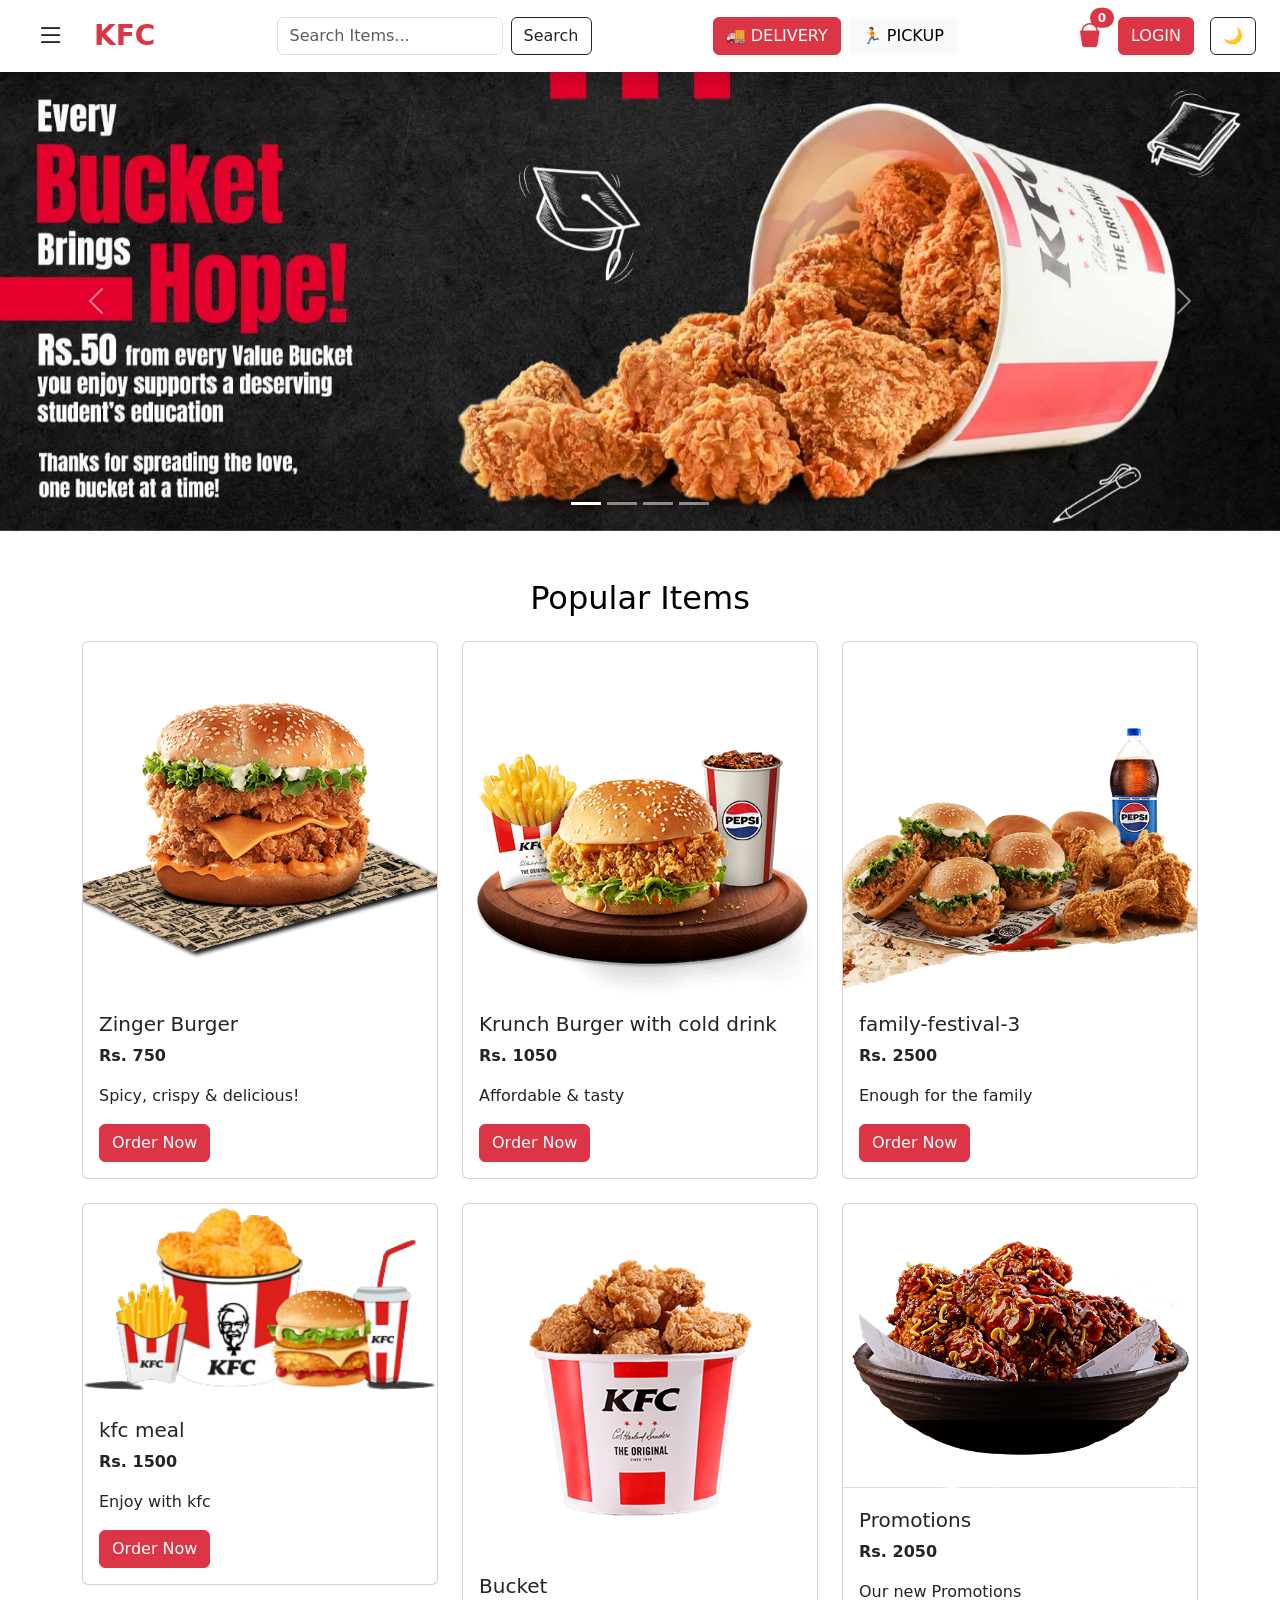
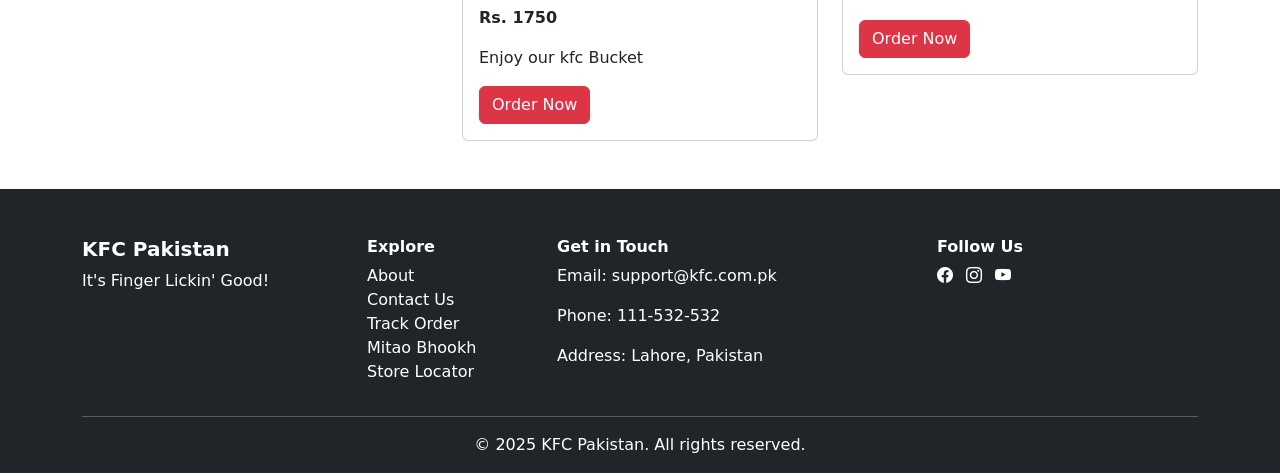
==== index.html @ d58725ec "Intial commit new" ====
<!DOCTYPE html>
<html lang="en">
<head>
  <meta charset="UTF-8">
  <title>KFC Pakistan</title>
  <meta name="viewport" content="width=device-width, initial-scale=1.0">
  <link href="https://cdn.jsdelivr.net/npm/bootstrap@5.3.7/dist/css/bootstrap.min.css" rel="stylesheet">
  <link href="https://cdn.jsdelivr.net/npm/bootstrap-icons@1.10.5/font/bootstrap-icons.css" rel="stylesheet">
  <link rel="stylesheet" href="css/style.css">
</head>
<body class="day-mode">

<div id="sidebar" class="bg-danger text-white p-4">
  <h4 class="fw-bold mb-4">KFC</h4>
  <ul class="nav flex-column">
    <li class="nav-item">
      <a class="nav-link text-white d-flex align-items-center gap-2" href="#">
        <img src="images/store-locator.png" width="20" alt="Store"> Store Locator
      </a>
    </li>
    <li class="nav-item">
      <a class="nav-link text-white d-flex align-items-center gap-2" href="#">
        <img src="images/track-order.png" width="20" alt="Track"> Track Order
      </a>
    </li>
    <li class="nav-item">
      <a class="nav-link text-white d-flex align-items-center gap-2" href="#">
        <img src="images/Explore-menu.png" width="20" alt="Explore"> Explore Menu
      </a>
    </li>
    <li class="nav-item">
      <a class="nav-link text-white d-flex align-items-center gap-2" href="#">
        <img src="images/phone-icon.webp" width="20" alt="About"> About Us
      </a>
    </li>
    <li class="nav-item">
      <a class="nav-link text-white" href="#">Feedback</a>
    </li>
    <li class="nav-item">
      <a class="nav-link text-white" href="#">Terms and Conditions</a>
    </li>
    <li class="nav-item">
      <a class="nav-link text-white" href="#">Privacy Policy</a>
    </li>
  </ul>
</div>


<div id="main-content">
 
  <header class="d-flex justify-content-between align-items-center px-4 py-2 shadow bg-white sticky-top" id="kfc-header">
    <div class="d-flex align-items-center gap-3">
      <button class="btn btn-link fs-3 text-dark" id="menu-toggle"><i class="bi bi-list"></i></button>
      <h3 class="fw-bold text-danger m-0">KFC</h3>
    </div>
    <form class="d-flex" role="search">
      <input class="form-control me-2" type="search" placeholder="Search Items..." aria-label="Search">
      <button class="btn btn-outline-dark" type="submit">Search</button>
      
    </form>
    <div class="d-flex align-items-center gap-2">
      <button class="btn btn-outline-danger active d-flex align-items-center gap-2" id="btn-delivery">🚚 DELIVERY</button>
      <button class="btn btn-light d-flex align-items-center gap-2" id="btn-pickup">🏃 PICKUP</button>
    </div>

    <div class="d-flex align-items-center gap-3">
      <div class="position-relative">
        <i class="bi bi-bucket-fill fs-4 text-danger"></i>
        <span class="position-absolute top-0 start-100 translate-middle badge rounded-pill bg-danger">0</span>
      </div>
      <button class="btn btn-danger">LOGIN</button>
      <button class="btn btn-outline-dark" id="theme-toggle">🌙</button>
    </div>
  </header>

  <div id="kfcCarousel" class="carousel slide" data-bs-ride="carousel">

  <div class="carousel-indicators">
    <button type="button" data-bs-target="#kfcCarousel" data-bs-slide-to="0" class="active" aria-current="true"></button>
    <button type="button" data-bs-target="#kfcCarousel" data-bs-slide-to="1"></button>
    <button type="button" data-bs-target="#kfcCarousel" data-bs-slide-to="2"></button>
    <button type="button" data-bs-target="#kfcCarousel" data-bs-slide-to="3"></button>
  </div>

  
  <div class="carousel-inner">
    <div class="carousel-item active" data-bs-interval="3000">
      <img src="images/banne.jpg" class="d-block w-100" alt="Banner 1">
    </div>
    <div class="carousel-item" data-bs-interval="3000">
      <img src="images/banner-2.jpg" class="d-block w-100" alt="Banner 2">
    </div>
    <div class="carousel-item" data-bs-interval="3000">
      <img src="images/banner-3.jpg" class="d-block w-100" alt="Banner 3">
    </div>
    <div class="carousel-item" data-bs-interval="3000">
      <img src="images/favorites-banner.afff26bc6d0127f68baa.png" class="d-block w-100" alt="banner 4">
    </div>
  </div>

  <button class="carousel-control-prev" type="button" data-bs-target="#kfcCarousel" data-bs-slide="prev">
    <span class="carousel-control-prev-icon"></span>
  </button>
  <button class="carousel-control-next" type="button" data-bs-target="#kfcCarousel" data-bs-slide="next">
    <span class="carousel-control-next-icon"></span>
  </button>
</div>
  <section class="container mt-5">
    <h2 class="text-center mb-4">Popular Items</h2>
    <div class="row g-4">
      <div class="col-md-4">
        <div class="card product-item">
          <img src="images/mighty-bugre.png" class="card-img-top" alt="mighty-bugre">
          <div class="card-body">
            <h5 class="card-title">Zinger Burger</h5>
            <p class="card-text fw-bold text-dark">Rs. 750</p>
            <p class="card-text">Spicy, crispy & delicious!</p>
            <a href="#" class="btn btn-danger">Order Now</a>
          </div>
        </div>
      </div>
      <div class="col-md-4">
        <div class="card product-item">
          <img src="images/krunch burger.png" class="card-img-top" alt="Krunch burger">
          <div class="card-body">
            <h5 class="card-title">Krunch Burger with cold drink</h5>
            <p class="card-text fw-bold text-dark">Rs. 1050</p>
            <p class="card-text">Affordable & tasty </p>
            <a href="#" class="btn btn-danger">Order Now</a>
          </div>
        </div>
      </div>
      <div class="col-md-4">
        <div class="card product-item">
          <img src="images/family-festival-3.png" class="card-img-top" alt="family-festival-3">
          <div class="card-body">
            <h5 class="card-title">family-festival-3</h5>
            <p class="card-text fw-bold text-dark">Rs. 2500</p>
            <p class="card-text">Enough for the family</p>
            <a href="#" class="btn btn-danger">Order Now</a>
          </div>
        </div>
      </div>
      <div class="col-md-4">
        <div class="card product-item">
          <img src="images/kfc-meal.afc417f5d19998efd26b.png" class="card-img-top" alt="kfc-meal">
          <div class="card-body">
            <h5 class="card-title">kfc meal</h5>
            <p class="card-text fw-bold text-dark">Rs. 1500</p>
            <p class="card-text">Enjoy with kfc</p>
            <a href="#" class="btn btn-danger">Order Now</a>
          </div>
        </div>
      </div>
      <div class="col-md-4">
        <div class="card product-item">
          <img src="images/Bucket image.png" class="card-img-top" alt="Bucket">
          <div class="card-body">
            <h5 class="card-title">Bucket</h5>
            <p class="card-text fw-bold text-dark">Rs. 1750</p>
            <p class="card-text">Enjoy our kfc Bucket</p>
            <a href="#" class="btn btn-danger">Order Now</a>
          </div>
        </div>
      </div>
      <div class="col-md-4">
        <div class="card product-item">
          <img src="images/newone.png" class="card-img-top" alt="promotions">
          <div class="card-body">
            <h5 class="card-title">Promotions</h5>
            <p class="card-text fw-bold text-dark">Rs. 2050</p>
            <p class="card-text">Our new Promotions</p>
            <a href="#" class="btn btn-danger">Order Now</a>
          </div>
        </div>
      </div>
    </div>
  </section>

<footer class="bg-dark text-white pt-5 pb-3 mt-5">
  <div class="container">
    <div class="row text-start">
      <div class="col-md-3">
        <h5 class="fw-bold">KFC Pakistan</h5>
        <p>It's Finger Lickin' Good!</p>
      </div>
      <div class="col-md-2">
        <h6 class="fw-bold">Explore</h6>
        <ul class="list-unstyled">
          <li><a href="#" class="text-white text-decoration-none">About</a></li>
          <li><a href="#" class="text-white text-decoration-none">Contact Us</a></li>
          <li><a href="#" class="text-white text-decoration-none">Track Order</a></li>
          <li><a href="#" class="text-white text-decoration-none">Mitao Bhookh</a></li>
          <li><a href="#" class="text-white text-decoration-none">Store Locator</a></li>
        </ul>
      </div>
      <div class="col-md-4">
        <h6 class="fw-bold">Get in Touch</h6>
        <p>Email: support@kfc.com.pk</p>
        <p>Phone: 111-532-532</p>
        <p>Address: Lahore, Pakistan</p>
      </div>
      <div class="col-md-3">
        <h6 class="fw-bold">Follow Us</h6>
        <a href="images/Facebook-Square.png" class="text-white me-2"><i class="bi bi-facebook"></i></a>
        <a href="images/instagram-image.png" class="text-white me-2"><i class="bi bi-instagram"></i></a>
        <a href="images/youtube-image.png" class="text-white"><i class="bi bi-youtube"></i></a>
      </div>
    </div>
    <hr class="bg-white">
    <p class="text-center m-0">&copy; 2025 KFC Pakistan. All rights reserved.</p>
  </div>
</footer>
</div>

<script src="https://cdn.jsdelivr.net/npm/bootstrap@5.3.7/dist/js/bootstrap.bundle.min.js"></script>
<script src="js/main.js"></script>
</body>
</html>
---- css/style.css ----
body.day-mode {
  background-color: #ffffff;
  color: #000;
}
body.night-mode {
  background-color: #121212;
  color: #eee;
}
#sidebar {
  position: fixed;
  top: 0;
  left: -250px;
  width: 250px;
  height: 100%;
  z-index: 999;
  transition: 0.3s ease;
  overflow-y: auto;
}
#sidebar.active {
  left: 0;
}
#main-content {
  transition: margin-left 0.3s ease;
  margin-left: 0;
}
#main-content.shifted {
  margin-left: 250px;
}
#sidebar .nav-link:hover {
  background-color: #ffffff33;
  border-radius: 5px;
}
.product-card {
  transition: transform 0.3s ease;
}
.product-card:hover {
  transform: scale(1.05);
}
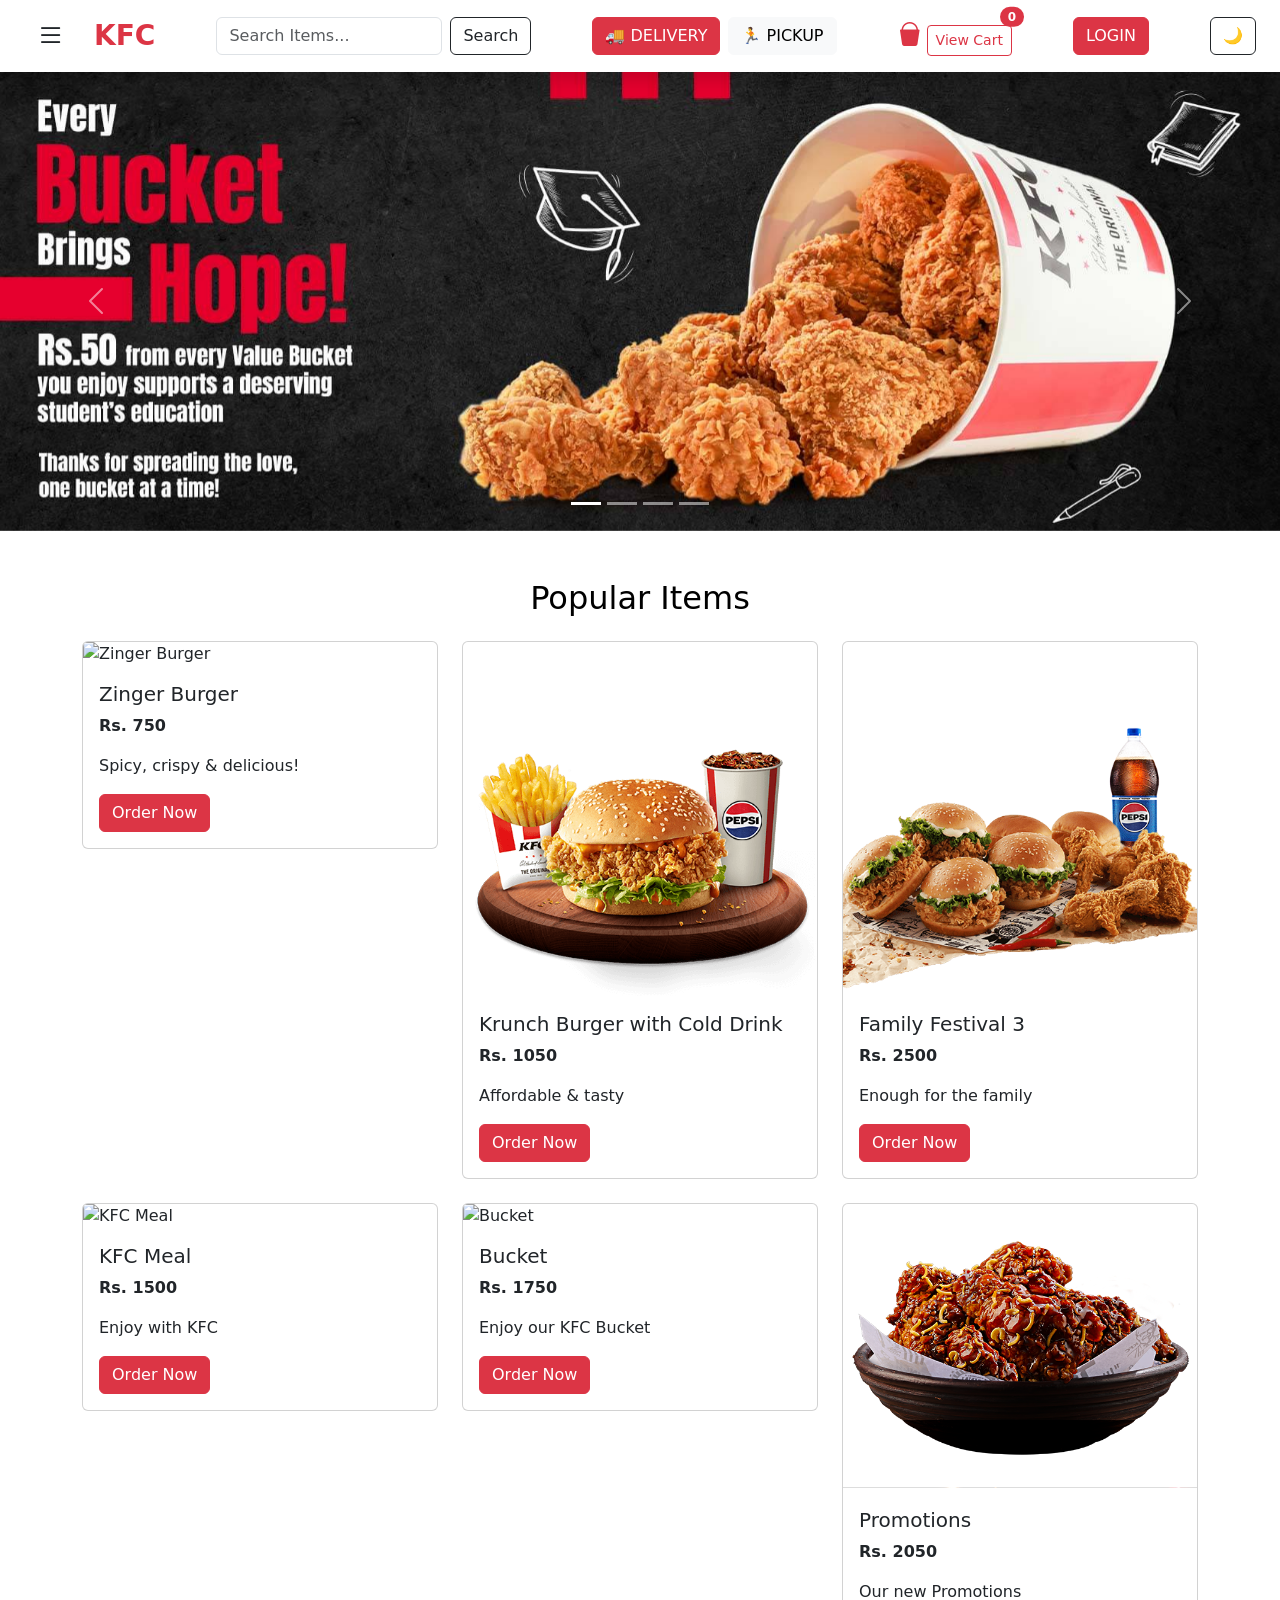
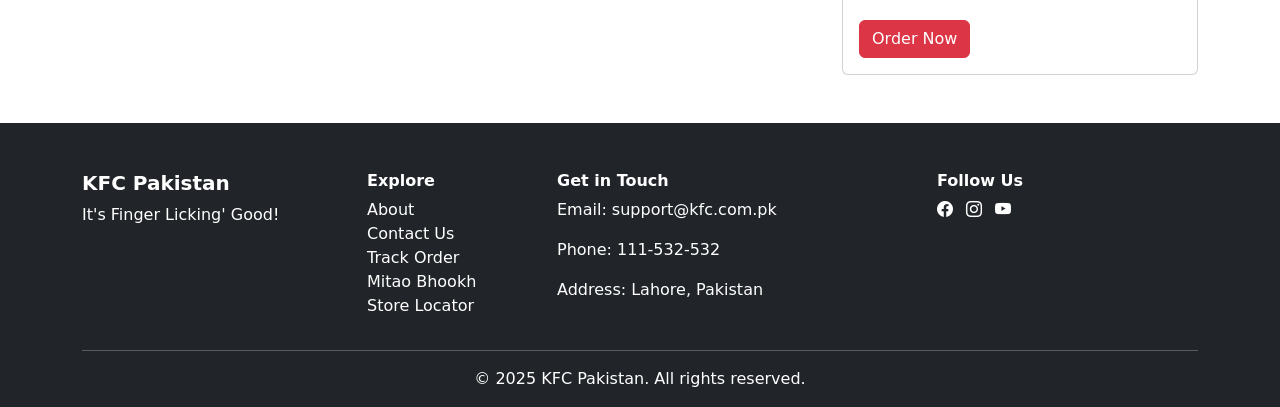
==== commit 2ae7bca1: "newly updated" ====
--- a/index.html
+++ b/index.html
@@ -2,14 +2,14 @@
 <html lang="en">
 <head>
   <meta charset="UTF-8">
-  <title>KFC Pakistan</title>
+  <title>KFC Pakistan/Deal & Offers</title>
   <meta name="viewport" content="width=device-width, initial-scale=1.0">
   <link href="https://cdn.jsdelivr.net/npm/bootstrap@5.3.7/dist/css/bootstrap.min.css" rel="stylesheet">
   <link href="https://cdn.jsdelivr.net/npm/bootstrap-icons@1.10.5/font/bootstrap-icons.css" rel="stylesheet">
   <link rel="stylesheet" href="css/style.css">
 </head>
 <body class="day-mode">
-
+<!-- <div class="d-flex" id="Wrapper"> -->
 <div id="sidebar" class="bg-danger text-white p-4">
   <h4 class="fw-bold mb-4">KFC</h4>
   <ul class="nav flex-column">
@@ -17,6 +17,11 @@
       <a class="nav-link text-white d-flex align-items-center gap-2" href="#">
         <img src="images/store-locator.png" width="20" alt="Store"> Store Locator
       </a>
+      <li class="nav-item">
+      <a class="nav-link text-white d-flex align-items-center gap-2" href="#">
+        <img src="images/UserAdmin.png" width="20" alt="Explore"> Account Profile
+      </a>
+    </li>
     </li>
     <li class="nav-item">
       <a class="nav-link text-white d-flex align-items-center gap-2" href="#">
@@ -41,6 +46,22 @@
     </li>
     <li class="nav-item">
       <a class="nav-link text-white" href="#">Privacy Policy</a>
+    </li>
+    <li class="nav-item">
+      <a class="nav-link text-white" href="#">Order History</a>
+    </li>
+    <li class="nav-item">
+      <a class="nav-link text-white" href="#">Account</a>
+    </li>
+    <li class="nav-item">
+      <a class="nav-link text-white" href="#">Contact Us</a>
+    </li>
+    <li class="nav-item">
+      <a class="nav-link text-white" href="#">Careers
+      </a>
+    </li>
+    <li class="nav-item">
+      <a class="nav-link text-white" href="#">Bhookh Mitao Scholarship</a>
     </li>
   </ul>
 </div>
@@ -63,11 +84,12 @@
       <button class="btn btn-light d-flex align-items-center gap-2" id="btn-pickup">🏃 PICKUP</button>
     </div>
 
-    <div class="d-flex align-items-center gap-3">
-      <div class="position-relative">
-        <i class="bi bi-bucket-fill fs-4 text-danger"></i>
-        <span class="position-absolute top-0 start-100 translate-middle badge rounded-pill bg-danger">0</span>
-      </div>
+   <div class="position-relative">
+  <i class="bi bi-bucket-fill fs-4 text-danger"></i>
+  <span class="position-absolute top-0 start-100 translate-middle badge rounded-pill bg-danger">0</span>
+  <button class="btn btn-outline-danger btn-sm mt-1" id="btn-badge">View Cart</button>
+     </div>
+
       <button class="btn btn-danger">LOGIN</button>
       <button class="btn btn-outline-dark" id="theme-toggle">🌙</button>
     </div>
@@ -107,10 +129,10 @@
 </div>
   <section class="container mt-5">
     <h2 class="text-center mb-4">Popular Items</h2>
-    <div class="row g-4">
-      <div class="col-md-4">
-        <div class="card product-item">
-          <img src="images/mighty-bugre.png" class="card-img-top" alt="mighty-bugre">
+    <div class="row g-4" id="food-container">
+      <!-- <div class="col-md-4">
+        <div class="card product-item">
+          <img src="https://www.kfcpakistan.com/images/65428500-ea56-11ef-bf82-75f537a23a2b-Mighty_variant_0-2025-02-13220345.png" class="card-img-top" alt="mighty Burger">
           <div class="card-body">
             <h5 class="card-title">Zinger Burger</h5>
             <p class="card-text fw-bold text-dark">Rs. 750</p>
@@ -143,8 +165,12 @@
       </div>
       <div class="col-md-4">
         <div class="card product-item">
-          <img src="images/kfc-meal.afc417f5d19998efd26b.png" class="card-img-top" alt="kfc-meal">
-          <div class="card-body">
+          
+        <img src="https://www.kfcpakistan.com/images/63fb28b0-9627-11ef-b5b6-331c16c28159-CrispyDuoBox-2024-10-29185539.png"  class="card-img-top mx-auto d-block"
+                
+                 style="width: 50%; height: auto;">
+        
+        <div class="card-body">
             <h5 class="card-title">kfc meal</h5>
             <p class="card-text fw-bold text-dark">Rs. 1500</p>
             <p class="card-text">Enjoy with kfc</p>
@@ -154,7 +180,7 @@
       </div>
       <div class="col-md-4">
         <div class="card product-item">
-          <img src="images/Bucket image.png" class="card-img-top" alt="Bucket">
+          <img src="https://www.kfcpakistan.com/images/0fdf6a30-51f6-11f0-8a81-2bca8fac3701-1-min-2025-06-25185611.png" class="card-img-top" alt="Bucket">
           <div class="card-body">
             <h5 class="card-title">Bucket</h5>
             <p class="card-text fw-bold text-dark">Rs. 1750</p>
@@ -172,8 +198,9 @@
             <p class="card-text">Our new Promotions</p>
             <a href="#" class="btn btn-danger">Order Now</a>
           </div>
-        </div>
-      </div>
+           -->
+        </div>
+      
     </div>
   </section>
 
@@ -182,7 +209,7 @@
     <div class="row text-start">
       <div class="col-md-3">
         <h5 class="fw-bold">KFC Pakistan</h5>
-        <p>It's Finger Lickin' Good!</p>
+        <p>It's Finger Licking' Good!</p>
       </div>
       <div class="col-md-2">
         <h6 class="fw-bold">Explore</h6>
@@ -207,11 +234,49 @@
         <a href="images/youtube-image.png" class="text-white"><i class="bi bi-youtube"></i></a>
       </div>
     </div>
+    
     <hr class="bg-white">
     <p class="text-center m-0">&copy; 2025 KFC Pakistan. All rights reserved.</p>
   </div>
 </footer>
 </div>
+
+
+<div class="modal fade" id="orderModal" tabindex="-1" aria-labelledby="orderModalLabel" aria-hidden="true">
+  <div class="modal-dialog modal-dialog-centered">
+    <div class="modal-content">
+      <div class="modal-header bg-danger text-white">
+        <h5 class="modal-title" id="orderModalLabel">Order Summary</h5>
+        <button type="button" class="btn-close btn-close-white" data-bs-dismiss="modal" aria-label="Close"></button>
+      </div>
+      <div class="modal-body">
+        <p><strong>Item:</strong> <span id="modalItemName"></span></p>
+        <p><strong>Price:</strong> <span id="modalItemPrice"></span></p>
+        <p>Do you want to confirm this order?</p>
+      </div>
+      <div class="modal-footer">
+        <button type="button" class="btn btn-secondary" data-bs-dismiss="modal">Cancel</button>
+        <button type="button" class="btn btn-danger" id="confirmOrderBtn">Confirm Order</button>
+        </div>
+      </div>
+    </div>
+  </div>
+</div>
+<!-- View Cart Modal -->
+<div class="modal fade" id="viewCartModal" tabindex="-1" aria-labelledby="viewCartModalLabel" aria-hidden="true">
+  <div class="modal-dialog modal-lg modal-dialog-centered">
+    <div class="modal-content">
+      <div class="modal-header bg-dark text-white">
+        <h5 class="modal-title">Your Cart</h5>
+        <button type="button" class="btn-close btn-close-white" data-bs-dismiss="modal"></button>
+      </div>
+      <div class="modal-body" id="cart-body">
+        <!-- Items will be injected here -->
+      </div>
+    </div>
+  </div>
+</div>
+
 
 <script src="https://cdn.jsdelivr.net/npm/bootstrap@5.3.7/dist/js/bootstrap.bundle.min.js"></script>
 <script src="js/main.js"></script>
--- a/css/style.css
+++ b/css/style.css
@@ -1,10 +1,51 @@
-body.day-mode {
+.day-mode {
   background-color: #ffffff;
   color: #000;
 }
-body.night-mode {
+
+.night-mode {
   background-color: #121212;
-  color: #eee;
+  color: #fff;
+}
+
+.night-mode .card {
+  background-color: #1e1e1e;
+  color: #fff;
+}
+
+.night-mode .navbar,
+.night-mode footer {
+  background-color: #222 !important;
+}
+.night-mode header,
+.night-mode footer,
+.night-mode #sidebar {
+  background-color: #1a1a1a !important;
+}
+.product-img {
+  width: 70%;
+  height: auto;
+  display: block;
+  margin-left: auto;
+  margin-right: auto;
+}
+
+#sidebar.d-none {
+  display: none !important;
+}
+#Wrapper.sidebar-hidden #sidebar{
+  display: none;
+}
+
+
+html{
+  scroll-behavior: smooth;
+}
+#kfc-header.scrolled{
+  box-shadow: 0 4px 12px rgba(0, 0, 0, 0.2);
+  background-color: #fff;
+  transition: all 0.3s ease;
+
 }
 #sidebar {
   position: fixed;
@@ -13,7 +54,7 @@
   width: 250px;
   height: 100%;
   z-index: 999;
-  transition: 0.3s ease;
+  transition: all 0.3s ease;
   overflow-y: auto;
 }
 #sidebar.active {
@@ -36,3 +77,4 @@
 .product-card:hover {
   transform: scale(1.05);
 }
+
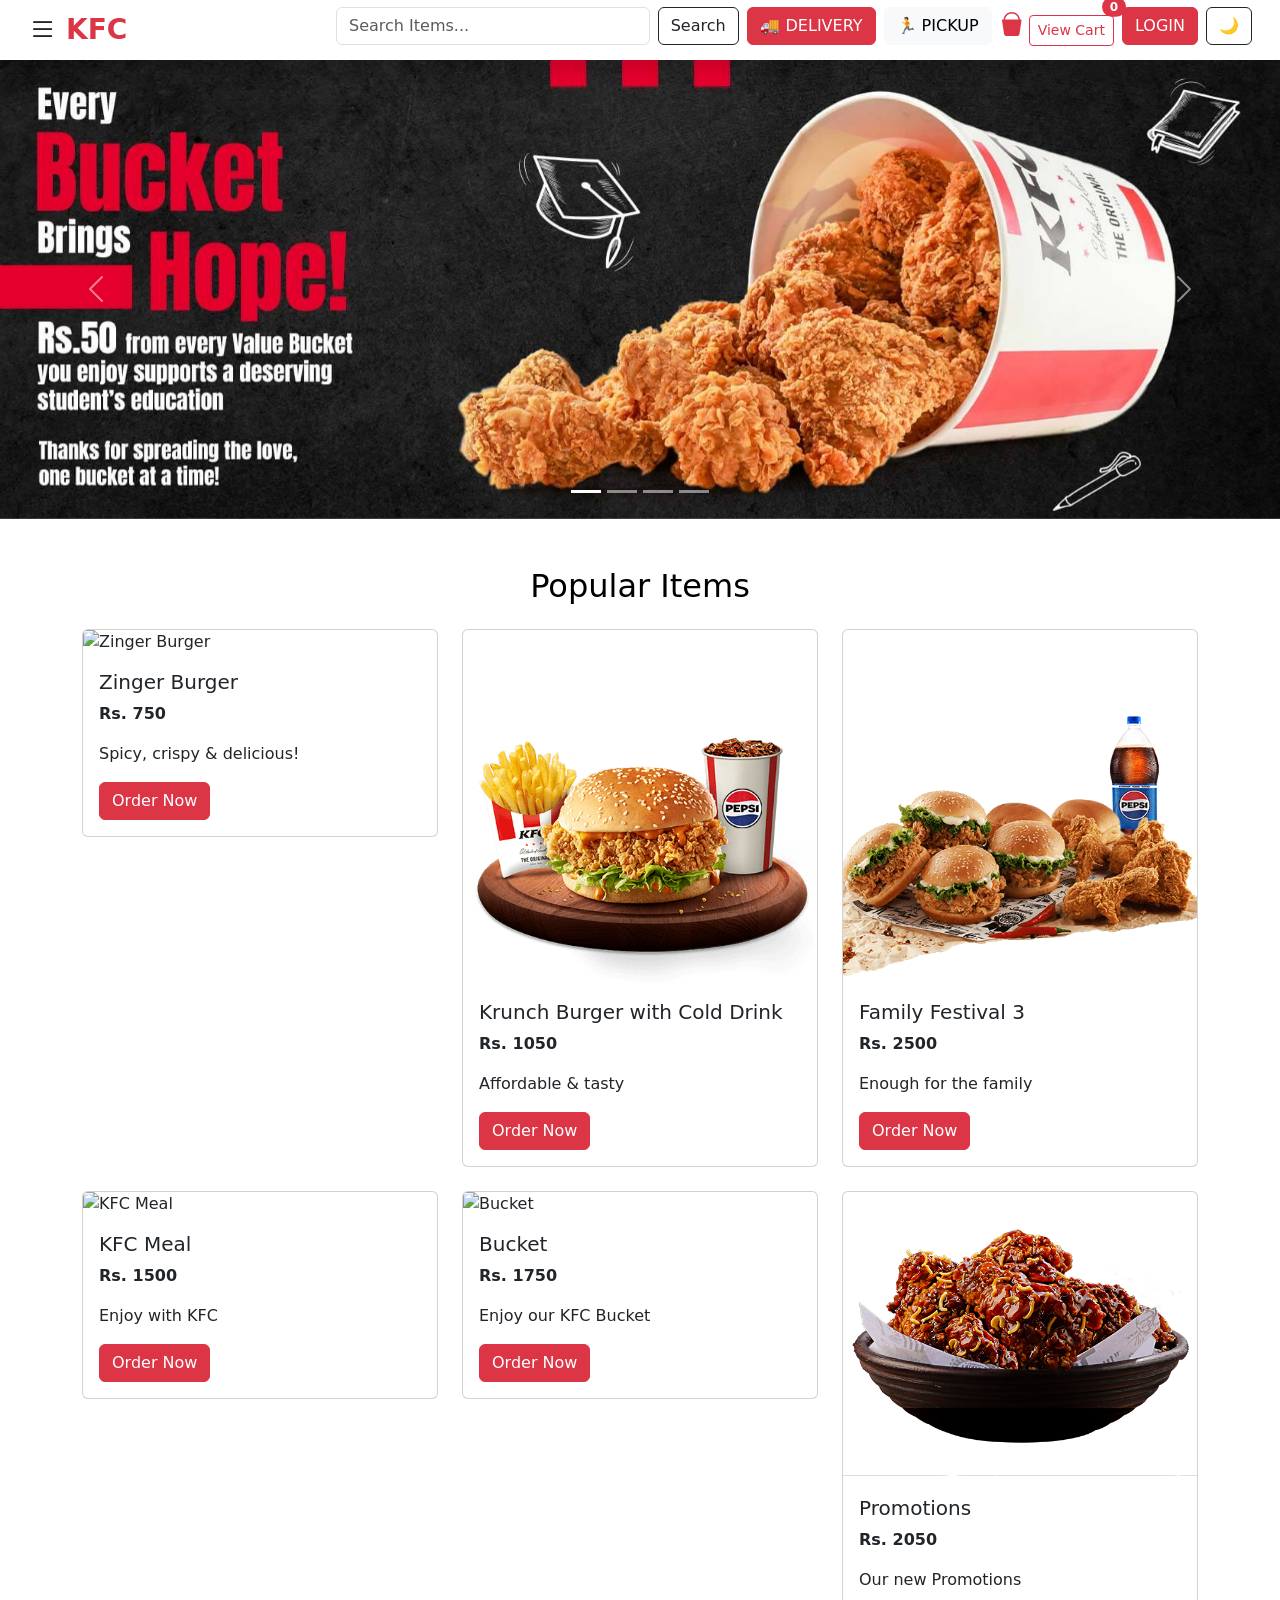
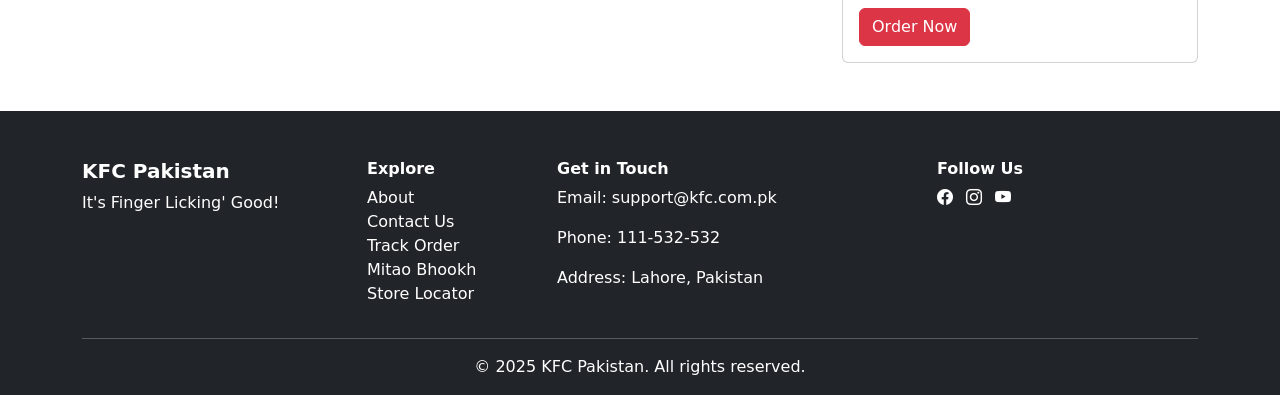
==== commit 7fea7c89: "new updated work" ====
--- a/index.html
+++ b/index.html
@@ -69,31 +69,45 @@
 
 <div id="main-content">
  
-  <header class="d-flex justify-content-between align-items-center px-4 py-2 shadow bg-white sticky-top" id="kfc-header">
-    <div class="d-flex align-items-center gap-3">
-      <button class="btn btn-link fs-3 text-dark" id="menu-toggle"><i class="bi bi-list"></i></button>
-      <h3 class="fw-bold text-danger m-0">KFC</h3>
-    </div>
-    <form class="d-flex" role="search">
-      <input class="form-control me-2" type="search" placeholder="Search Items..." aria-label="Search">
-      <button class="btn btn-outline-dark" type="submit">Search</button>
+  <header class="px-3 py-2 shadow bg-white sticky-top" id="kfc-header">
+  <div class="container-fluid">
+    <div class="row align-items-center g-2">
       
-    </form>
-    <div class="d-flex align-items-center gap-2">
-      <button class="btn btn-outline-danger active d-flex align-items-center gap-2" id="btn-delivery">🚚 DELIVERY</button>
-      <button class="btn btn-light d-flex align-items-center gap-2" id="btn-pickup">🏃 PICKUP</button>
-    </div>
-
-   <div class="position-relative">
-  <i class="bi bi-bucket-fill fs-4 text-danger"></i>
-  <span class="position-absolute top-0 start-100 translate-middle badge rounded-pill bg-danger">0</span>
-  <button class="btn btn-outline-danger btn-sm mt-1" id="btn-badge">View Cart</button>
-     </div>
-
-      <button class="btn btn-danger">LOGIN</button>
-      <button class="btn btn-outline-dark" id="theme-toggle">🌙</button>
-    </div>
-  </header>
+      <!-- Left Logo + Sidebar Toggle -->
+      <div class="col-6 col-md-3 d-flex align-items-center gap-2">
+        <button class="btn btn-link fs-3 text-dark p-0" id="menu-toggle">
+          <i class="bi bi-list"></i>
+        </button>
+        <h3 class="fw-bold text-danger m-0">KFC</h3>
+      </div>
+
+      <!-- Search Bar -->
+      <div class="col-12 col-md-4 mt-2 mt-md-0">
+        <form class="d-flex" role="search">
+          <input class="form-control me-2" type="search" placeholder="Search Items..." aria-label="Search">
+          <button class="btn btn-outline-dark" type="submit">Search</button>
+        </form>
+      </div>
+
+      <!-- Buttons (Delivery, Pickup, Cart, Login, Theme) -->
+      <div class="col-12 col-md-5 mt-2 mt-md-0">
+        <div class="d-flex flex-wrap justify-content-md-end align-items-center gap-2">
+          <button class="btn btn-outline-danger active d-flex align-items-center gap-2" id="btn-delivery">🚚 DELIVERY</button>
+          <button class="btn btn-light d-flex align-items-center gap-2" id="btn-pickup">🏃 PICKUP</button>
+
+          <div class="position-relative">
+            <i class="bi bi-bucket-fill fs-4 text-danger"></i>
+            <span class="position-absolute top-0 start-100 translate-middle badge rounded-pill bg-danger">0</span>
+            <button class="btn btn-outline-danger btn-sm mt-1" id="btn-badge">View Cart</button>
+          </div>
+
+          <button class="btn btn-danger">LOGIN</button>
+          <button class="btn btn-outline-dark" id="theme-toggle">🌙</button>
+        </div>
+      </div>
+    </div>
+  </div>
+</header>
 
   <div id="kfcCarousel" class="carousel slide" data-bs-ride="carousel">
 
